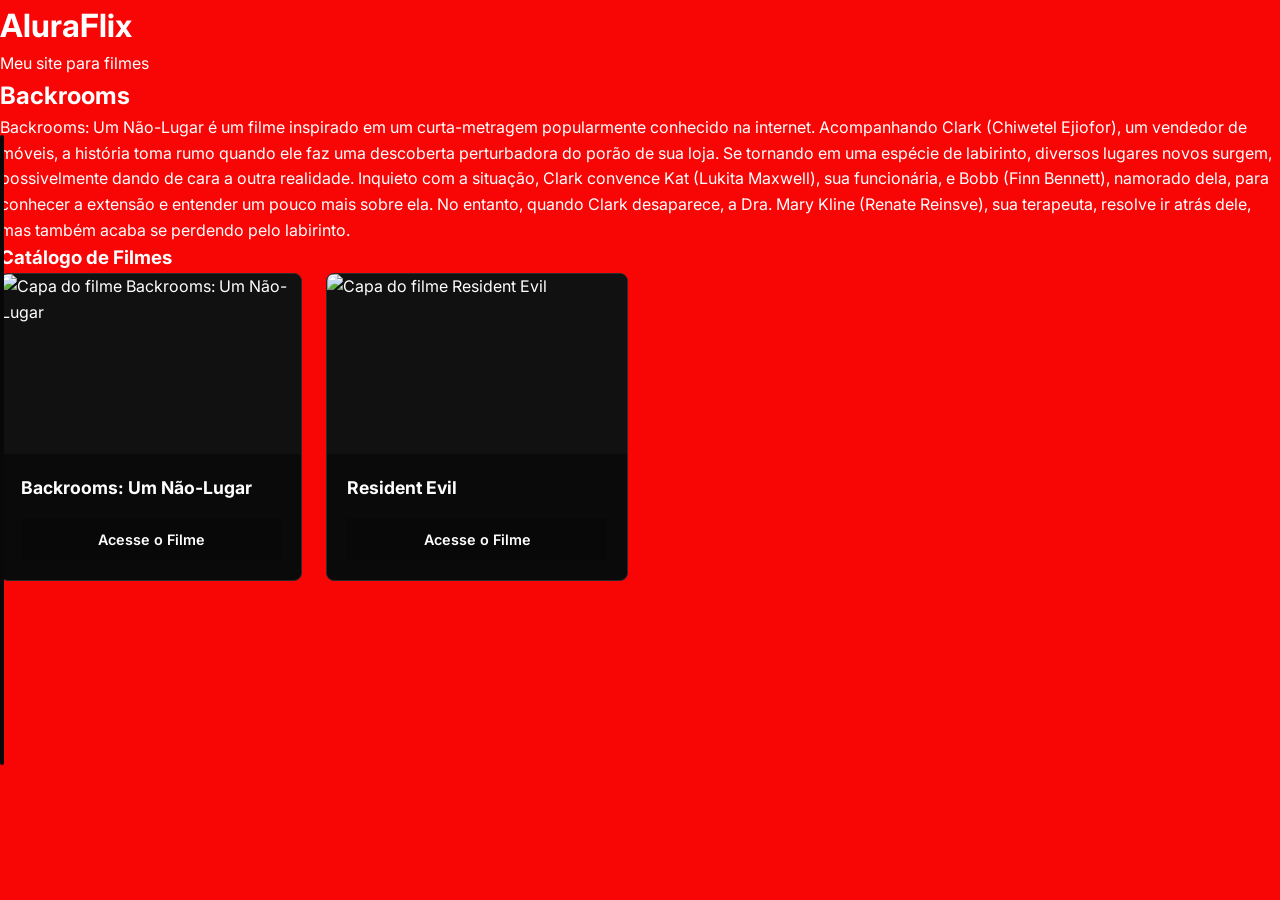
==== index.html @ cb99521c "resolvendo erros de filme" ====
<!DOCTYPE html>
<html lang="pt-br">

<head>
    <meta charset="UTF-8">
    <meta name="viewport" content="width=device-width, initial-scale=1.0">
    <title>AluraFlix - Seus filmes Favoritos</title>
<!-- Importação de fonte moderna (Inter) -->
    <link rel="preconnect" href="https://fonts.googleapis.com">
    <link rel="preconnect" href="https://fonts.gstatic.com" crossorigin>
    <link href="https://fonts.googleapis.com/css2?family=Inter:wght@400;600;700&display=swap" rel="stylesheet">
    <link rel="stylesheet" href="style.css">
</head>

<body>
    <header>
        <h1>AluraFlix</h1>
        <p>Meu site para filmes</p>
    </header>
    <main>
        <h2>Backrooms</h2>
        <p>Backrooms: Um Não-Lugar é um filme inspirado em um curta-metragem popularmente conhecido na internet. Acompanhando Clark (Chiwetel Ejiofor), um vendedor de móveis, a história toma rumo quando ele faz uma descoberta perturbadora do porão de sua loja. Se tornando em uma espécie de labirinto, diversos lugares novos surgem, possivelmente dando de cara a outra realidade. Inquieto com a situação, Clark convence Kat (Lukita Maxwell), sua funcionária, e Bobb (Finn Bennett), namorado dela, para conhecer a extensão e entender um pouco mais sobre ela. No entanto, quando Clark desaparece, a Dra. Mary Kline (Renate Reinsve), sua terapeuta, resolve ir atrás dele, mas também acaba se perdendo pelo labirinto.</p>
    </div>
    </section>

        <!--Galeria de Filmes-->
        <section class="catalog">
         <h3 class="section-title">Catálogo de Filmes</h3>
            <div class="container-cards">
                <article class="card">
                    <div class="card-image-wrapper">
                        <img src="https://m.media-amazon.com/images/S/pv-target-images/3241bc16bea1265b4b058422fc3c0e633df3340cb780dbd4d89773f851c9e655.jpg"
                            alt="Capa do filme Backrooms: Um Não-Lugar">
                    </div>
                    <div class="card-content">
                        <h3>Backrooms: Um Não-Lugar</h3>
                        <a href="filmes/filme001.html" target="_blank" rel="noopener noreferrer" class="btn-watch">Acesse o Filme</a>
                    </div>
                 </article>

                  <article class="card">
                    <div class="card-image-wrapper">
                        <img src="https://encrypted-tbn0.gstatic.com/images?q=tbn:ANd9GcQ_2_ulzH8Xt4Ekge9pMkDokLkpxgB5ncvlQjc3iBmJl_Hou_UvW-fX_HI&s=10"
                            alt="Capa do filme Resident Evil">
                    </div>
                    <div class="card-content">
                        <h3>Resident Evil</h3>
                        <a href="filmes/filme002.html" target="_blank" rel="noopener noreferrer" class="btn-watch">Acesse o Filme</a>
                    </div>


                        
                    </div>
            



</body>
---- style.css ----
/* --- Reset e Variáveis --- */
:root {
    --bg-color: #f80505;
    --card-bg: #0a0a0a;
    --primary-color: #080808;
    --text-color: #ffffff;
    --text-muted: #c5c1c1;
    --font-family: 'Inter', sans-serif;
    --transition: all 0.3s ease;
}

* {
     margin: 0;
    padding: 0;
    box-sizing: border-box;
}

body{
    background-color: var(--bg-color);
    color: var(--text-color);
    font-family: var(--font-family);
    line-height: 1.6;
    display: flex;
    flex-direction: column;
    min-height: 100vh;
}

/* --- Cabeçalho --- */
.header {
    background-color: rgba(0, 0, 0, 0.85);
    backdrop-filter: blur(8px);
    position: sticky;
    top: 0;
    z-index: 100;
    padding: 1.2rem 2rem;
    border-bottom: 1px solid #2d2d2d;
}

.header-container {
    max-width: 1200px;
    margin: 0 auto;
    display: flex;
    align-items: center;
    justify-content: space-between;
}
.logo {
    font-size: 1.8rem;
    font-weight: 700;
    color: var(--text-color);
    letter-spacing: -0.5px;
}

.logo span {
   color: var(--primary-color); 
}

.subtitle {
    color: var(--text-muted);
    font-size: 0.95rem;
}

/* --- Conteúdo Principal --- */
.main-content {
    max-width: 1200px;
    margin: 2rem auto;
    padding: 0 1.5rem;
    flex: 1;
}

/* Hero / Destaque */
.hero-banner {
    background: linear-gradient(135deg, #080808 0%, #141414 100%);
    border-left: 4px solid var(--primary-color);
    border-radius: 8px;
    padding: 2.5rem;
    margin-bottom: 3rem;
    box-shadow: 0 10px 30px rgba(0, 0, 0, 0.5);
}

.hero-text h2 {
    font-size: 2.2rem;
    margin-bottom: 1rem;
    color: var(--text-color);
}

.hero-text p {
    color: var(--text-muted);
    max-width: 800px;
    font-size: 1.05rem;
}

/* Catalogo e Grid */
.selection-title {
    font-size: 1.5rem;
    margin-bottom: 1.5rem;
    position: relative;
    padding-left: 0.75rem;
}

.section-title::before {
    content: '';
    position: absolute;
    left: 0;
    top: 15%;
    height: 70%;
    width: 4px;
    background-color: var(--primary-color);
    border-radius: 2px;
}

.container-cards {
    display: grid;
    grid-template-columns: repeat(auto-fill, minmax(240px, 1fr));
    gap: 1.5rem;
}

/* Card Individual */
.card {
    background-color: var(--card-bg);
    border-radius: 8px;
    overflow: hidden;
    display: flex;
    flex-direction: column;
    transition: var(--transition);
    border: 1px solid #2a2a2a;
}

.card:hover {
    transform: translateY(-6px);
    box-shadow: 0 12px 24px rgba(0, 0, 0, 0.6);
    border-color: #404040;
}

.card-image-wrapper {
    width: 100%;
    height: 180px;
    overflow: hidden;
    background-color: #111;
}

.card-image-wrapper img {
    width: 100%;
    height: 100%;
    object-fit: cover;
    transition: var(--transition);
}

.card:hover .card-image-wrapper img {
    transform: scale(1.05);
}

.card-content {
    padding: 1.25rem;
    display: flex;
    flex-direction: column;
    flex: 1;
    justify-content: space-between;
}

.card-content h3 {
    font-size: 1.1rem;
    margin-bottom: 1rem;
    color: var(--text-color);
}

.btn-watch {
    display: inline-block;
    text-align: center;
    background-color: var(--primary-color);
    color: var(--text-color);
    text-decoration: none;
    padding: 0.6rem 1rem;
    border-radius: 4px;
    font-weight: 600;
    font-size: 0.9rem;
    transition: var(--transition);
}

.btn-watch:hover {
    background-color: #0425f7;
    box-shadow: 0 4px 12px rgba(1, 10, 251, 0.4);
}

/* Rodapé */
.footer {
    text-align: center;
    padding: 1.5rem;
    background-color: #0b0b0b;
    color: var(--text-muted);
    font-size: 0.85rem;
    margin-top: auto;
    border-top: 1px solid #1f1f1f;
}

/* Responsividade */
@media (max-width: 600px) {
    .header-container {
        flex-direction: column;
        align-items: flex-start;
        gap: 0.25rem;
    }
    
    .hero-banner {
        padding: 1.5rem;
    }
    
    .hero-text h2 {
        font-size: 1.6rem;
    }
}
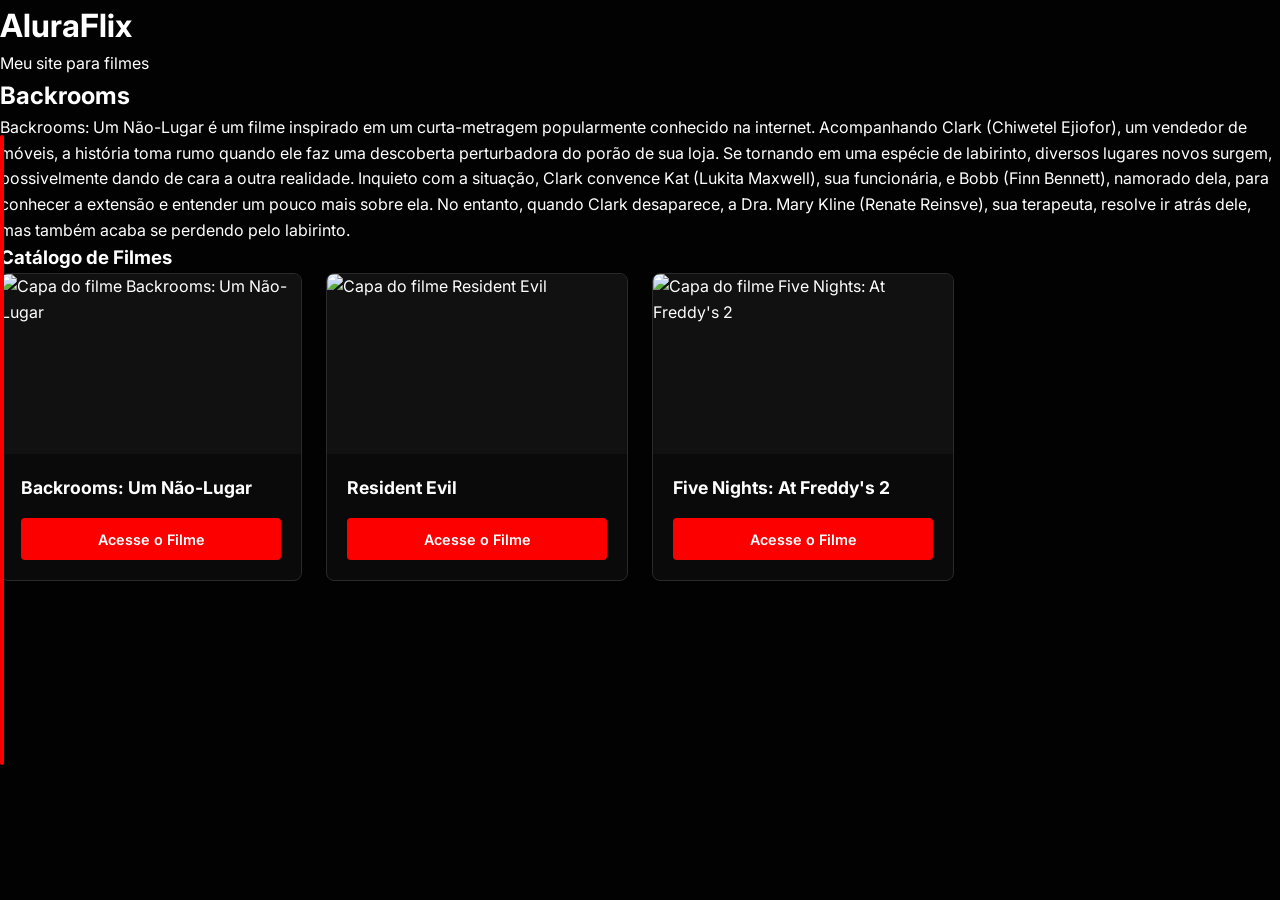
==== commit 1299500c: "atualizando index.html" ====
--- a/index.html
+++ b/index.html
@@ -47,12 +47,15 @@
                         <h3>Resident Evil</h3>
                         <a href="filmes/filme002.html" target="_blank" rel="noopener noreferrer" class="btn-watch">Acesse o Filme</a>
                     </div>
+                </article>
 
-
-                        
+                <article class="card">
+                    <div class="card-image-wrapper">
+                        <img src="https://encrypted-tbn0.gstatic.com/images?q=tbn:ANd9GcTjHDxY7BCYWB7FkSvN8_6_Uc2m3ApwHiFQwVa54zOoOmkFewYr5Mt9fOQw&s=10"
+                            alt="Capa do filme Five Nights: At Freddy's 2">
                     </div>
-            
-
-
-
-</body>
+                    <div class="card-content">
+                        <h3>Five Nights: At Freddy's 2</h3>
+                        <a href="filmes/filme003.html" target="_blank" rel="noopener noreferrer" class="btn-watch">Acesse o Filme</a>
+                    </div>
+                </article>
--- a/style.css
+++ b/style.css
@@ -1,8 +1,8 @@
 /* --- Reset e Variáveis --- */
 :root {
-    --bg-color: #f80505;
+    --bg-color: #020202;
     --card-bg: #0a0a0a;
-    --primary-color: #080808;
+    --primary-color: #fc0000;
     --text-color: #ffffff;
     --text-muted: #c5c1c1;
     --font-family: 'Inter', sans-serif;
@@ -128,7 +128,7 @@
 .card:hover {
     transform: translateY(-6px);
     box-shadow: 0 12px 24px rgba(0, 0, 0, 0.6);
-    border-color: #404040;
+    border-color: #777676;
 }
 
 .card-image-wrapper {
@@ -177,8 +177,8 @@
 }
 
 .btn-watch:hover {
-    background-color: #0425f7;
-    box-shadow: 0 4px 12px rgba(1, 10, 251, 0.4);
+    background-color: #000000;
+    box-shadow: 0 4px 12px rgba(251, 9, 1, 0.952);
 }
 
 /* Rodapé */
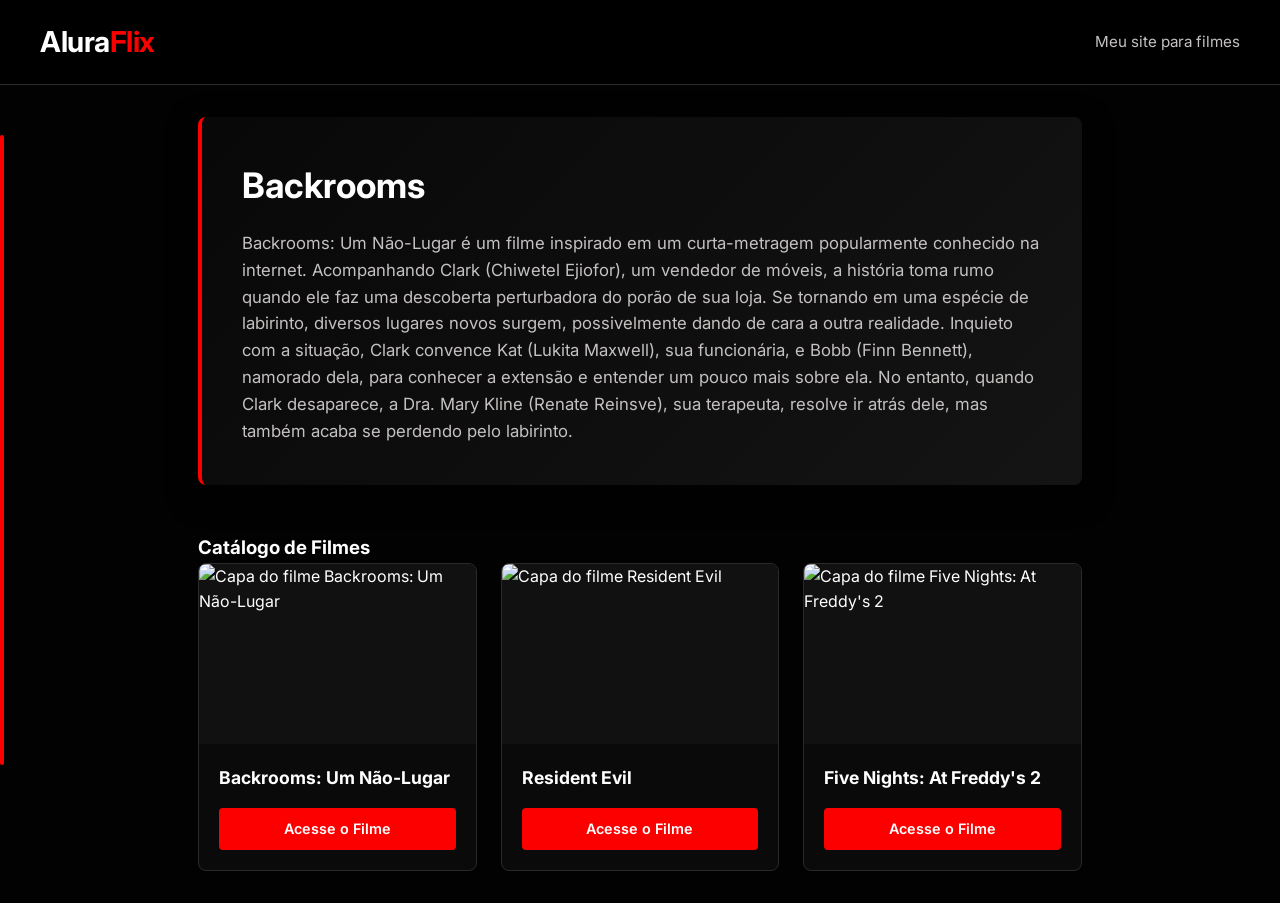
==== commit 3c9b8cfc: "atualizando parte 3" ====
--- a/index.html
+++ b/index.html
@@ -13,11 +13,17 @@
 </head>
 
 <body>
-    <header>
-        <h1>AluraFlix</h1>
-        <p>Meu site para filmes</p>
+    <header class="header">
+        <div class="header-container">
+            <h1 class="logo">Alura<span>Flix</span></h1>
+            <p class="subtitle">Meu site para filmes</p>
+        </div>
     </header>
-    <main>
+
+    <main class="main-content">
+        <!-- Seção Hero / Destaque principal -->
+        <section class="hero-banner">
+            <div class="hero-text">
         <h2>Backrooms</h2>
         <p>Backrooms: Um Não-Lugar é um filme inspirado em um curta-metragem popularmente conhecido na internet. Acompanhando Clark (Chiwetel Ejiofor), um vendedor de móveis, a história toma rumo quando ele faz uma descoberta perturbadora do porão de sua loja. Se tornando em uma espécie de labirinto, diversos lugares novos surgem, possivelmente dando de cara a outra realidade. Inquieto com a situação, Clark convence Kat (Lukita Maxwell), sua funcionária, e Bobb (Finn Bennett), namorado dela, para conhecer a extensão e entender um pouco mais sobre ela. No entanto, quando Clark desaparece, a Dra. Mary Kline (Renate Reinsve), sua terapeuta, resolve ir atrás dele, mas também acaba se perdendo pelo labirinto.</p>
     </div>
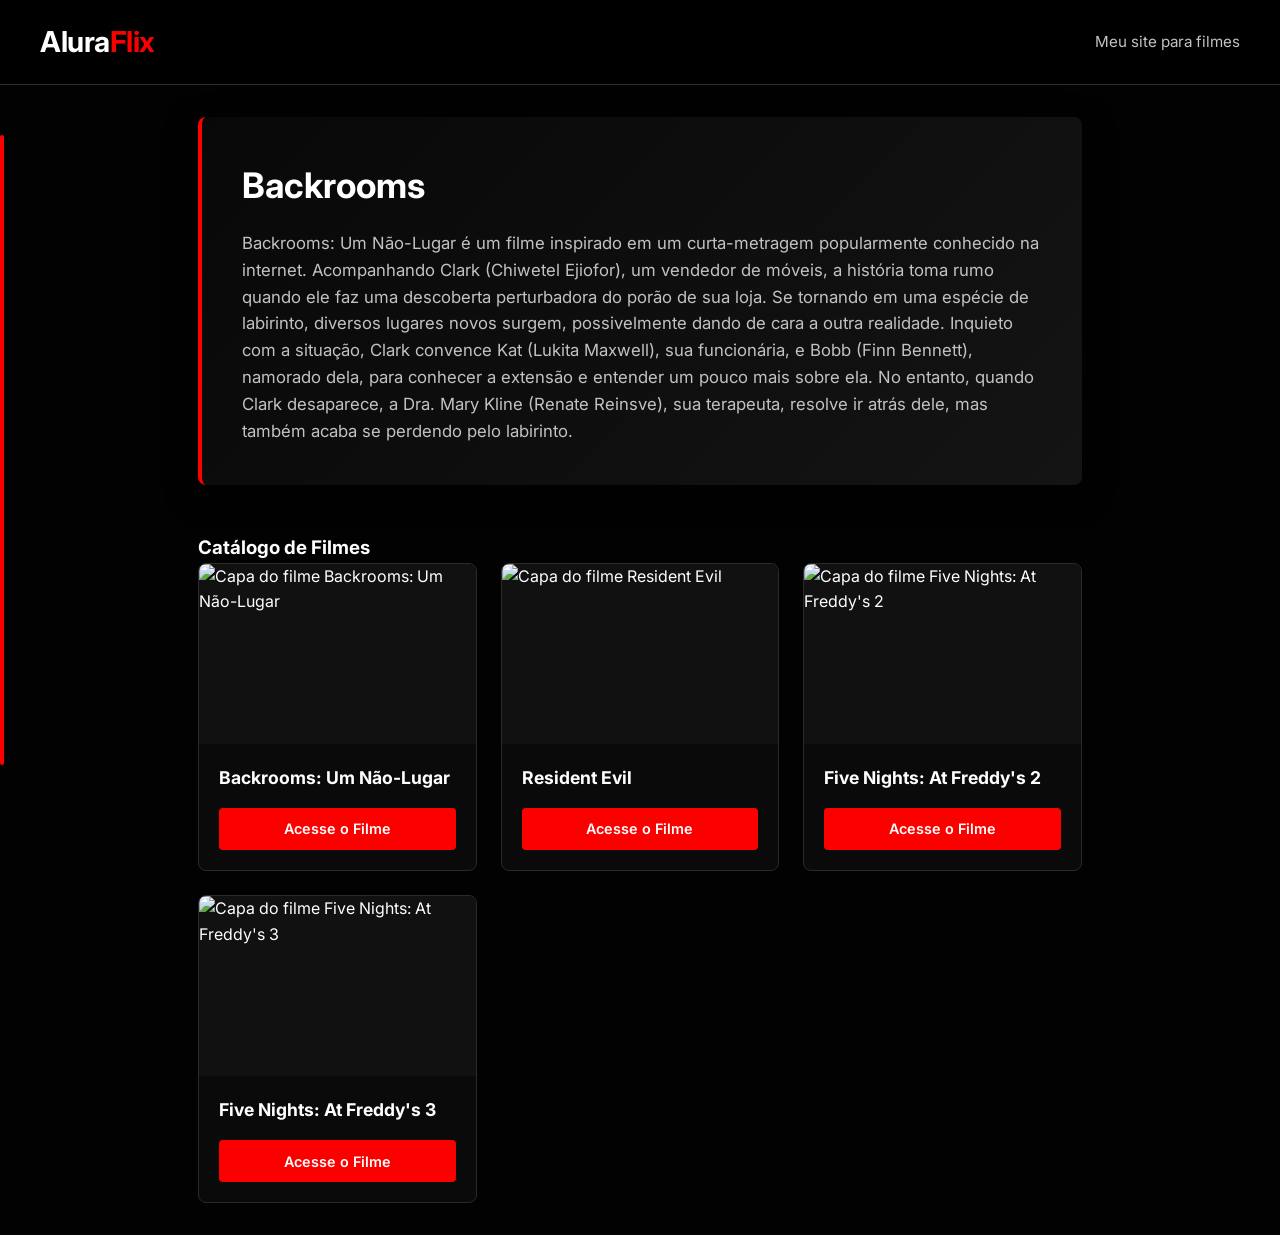
==== commit a58ca7e2: "filme004.html" ====
--- a/index.html
+++ b/index.html
@@ -65,3 +65,14 @@
                         <a href="filmes/filme003.html" target="_blank" rel="noopener noreferrer" class="btn-watch">Acesse o Filme</a>
                     </div>
                 </article>
+
+                <article class="card">
+                    <div class="card-image-wrapper">
+                        <img src="https://m.media-amazon.com/images/M/MV5BYzA4OGMxM2EtODc1MS00MDY5LThiZDYtYTNlNjc3YjhhMzVlXkEyXkFqcGc@._V1_.jpg"
+                            alt="Capa do filme Five Nights: At Freddy's 3">
+                    </div>
+                    <div class="card-content">
+                        <h3>Five Nights: At Freddy's 3</h3>
+                        <a href="filmes/filme004.html" target="_blank" rel="noopener noreferrer" class="btn-watch">Acesse o Filme</a>
+                    </div>
+                </article>
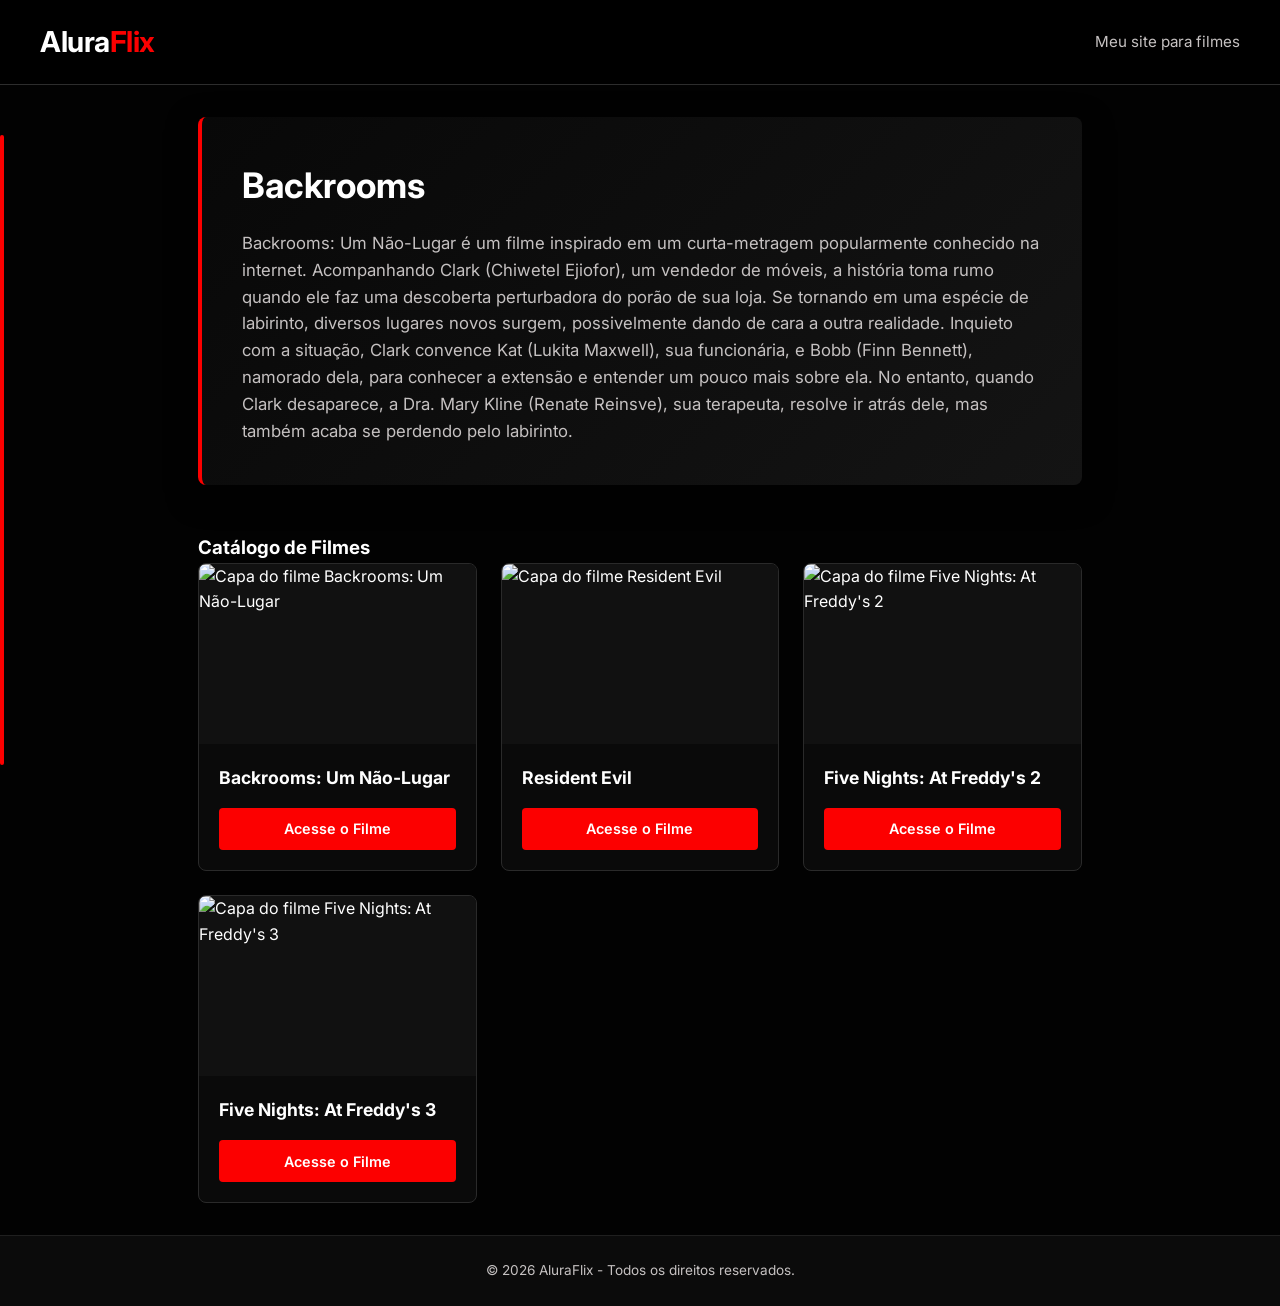
==== commit 7c332a7c: "resolvendo erro do filme004.html" ====
--- a/index.html
+++ b/index.html
@@ -76,3 +76,13 @@
                         <a href="filmes/filme004.html" target="_blank" rel="noopener noreferrer" class="btn-watch">Acesse o Filme</a>
                     </div>
                 </article>
+             </div>
+        </section>
+    </main>
+
+    <footer class="footer">
+        <p>&copy; 2026 AluraFlix - Todos os direitos reservados.</p>
+    </footer>
+</body>
+
+</html>
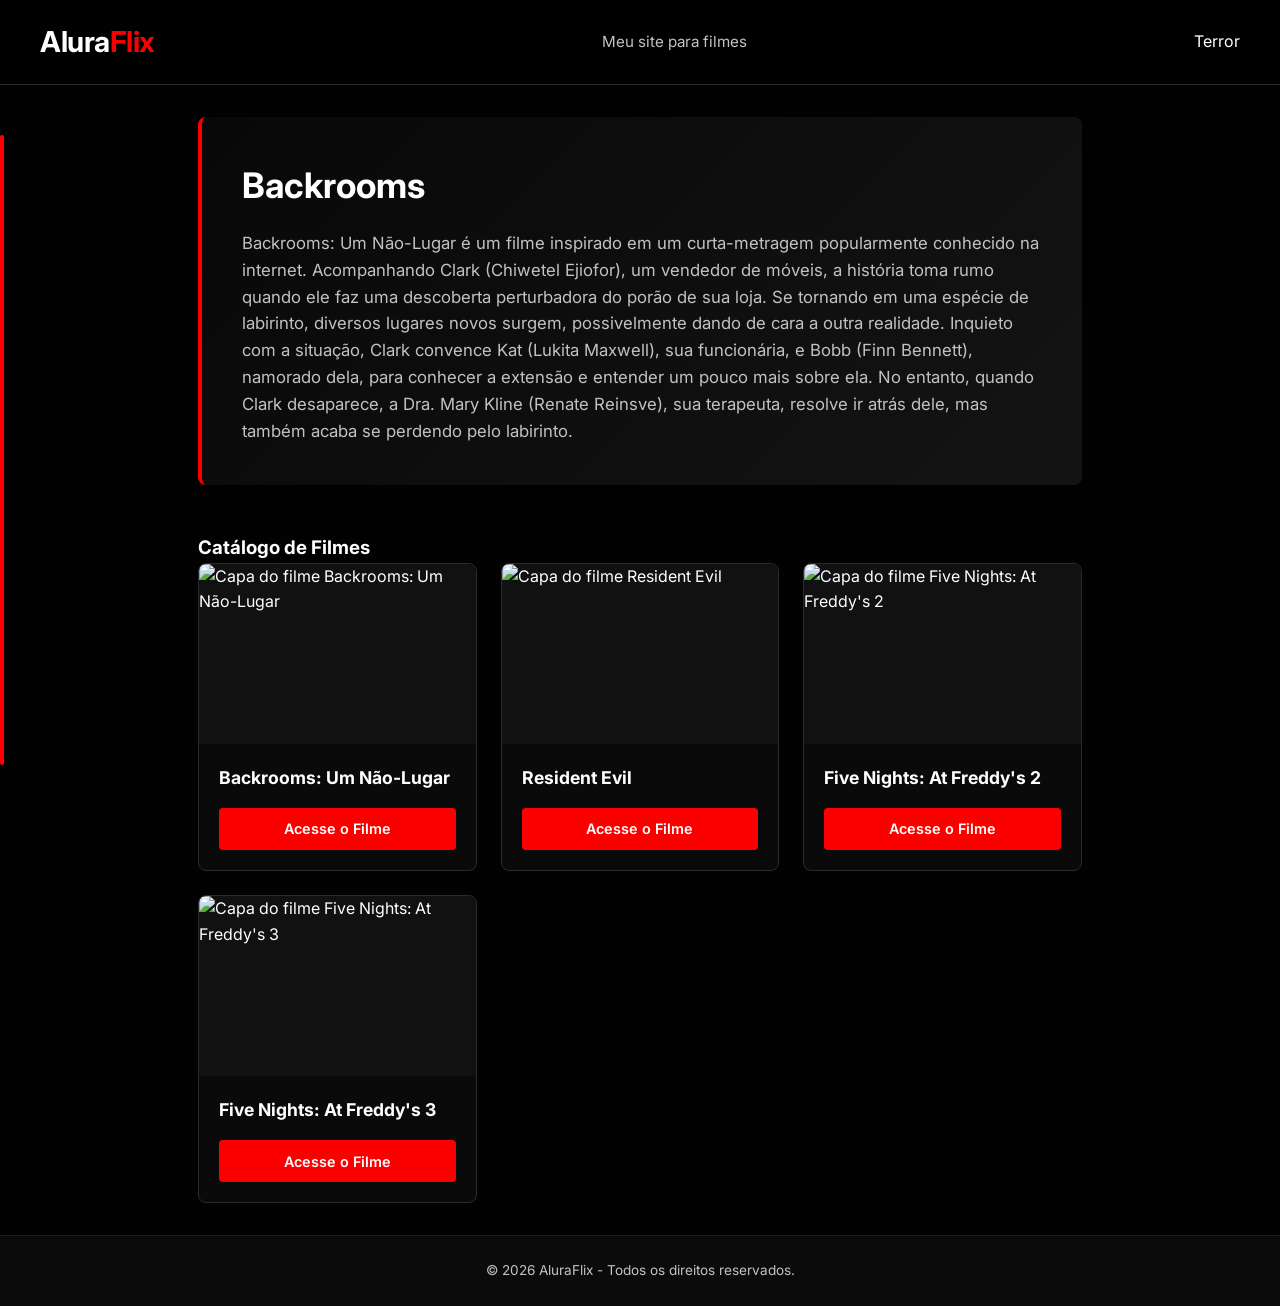
==== commit d981c5c6: "testando algo novo para por no meu site" ====
--- a/index.html
+++ b/index.html
@@ -17,6 +17,7 @@
         <div class="header-container">
             <h1 class="logo">Alura<span>Flix</span></h1>
             <p class="subtitle">Meu site para filmes</p>
+            <p class="catalog">Terror</p>
         </div>
     </header>
 
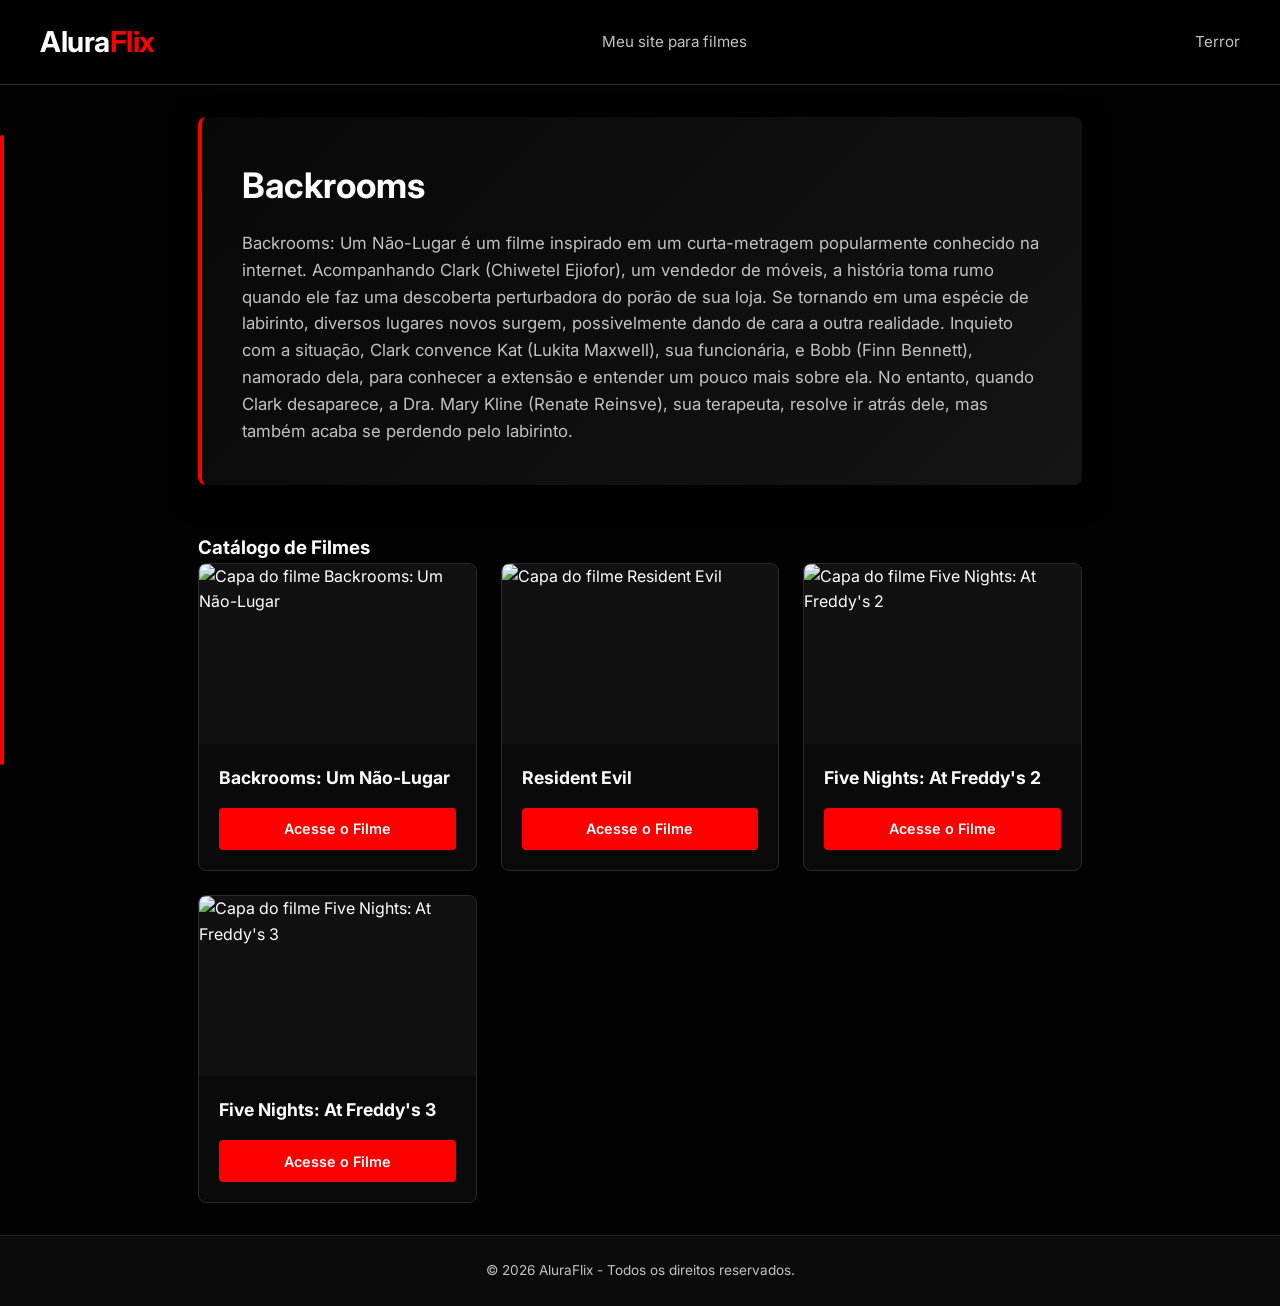
==== commit 79b2c7d0: "testando algo novo parte 2" ====
--- a/index.html
+++ b/index.html
@@ -17,7 +17,7 @@
         <div class="header-container">
             <h1 class="logo">Alura<span>Flix</span></h1>
             <p class="subtitle">Meu site para filmes</p>
-            <p class="catalog">Terror</p>
+            <p class="subtitle">Terror</p>
         </div>
     </header>
 
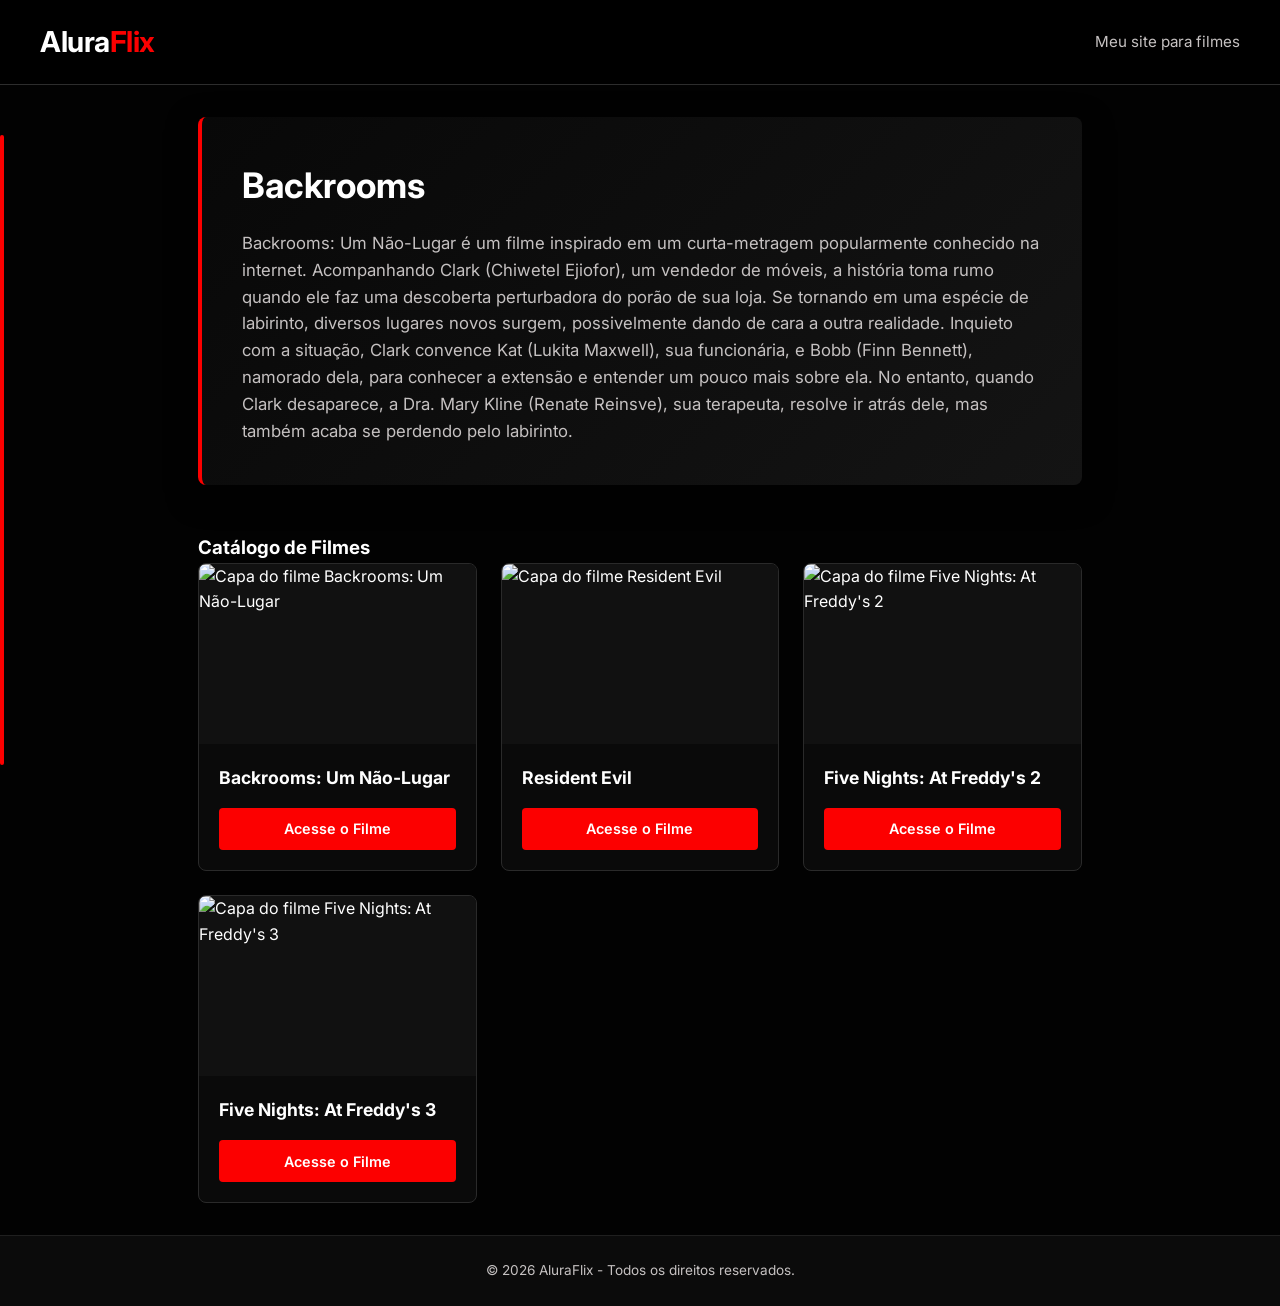
==== commit 073b4301: "trabalho do kaun completo (eu acho)" ====
--- a/index.html
+++ b/index.html
@@ -17,7 +17,6 @@
         <div class="header-container">
             <h1 class="logo">Alura<span>Flix</span></h1>
             <p class="subtitle">Meu site para filmes</p>
-            <p class="subtitle">Terror</p>
         </div>
     </header>
 
